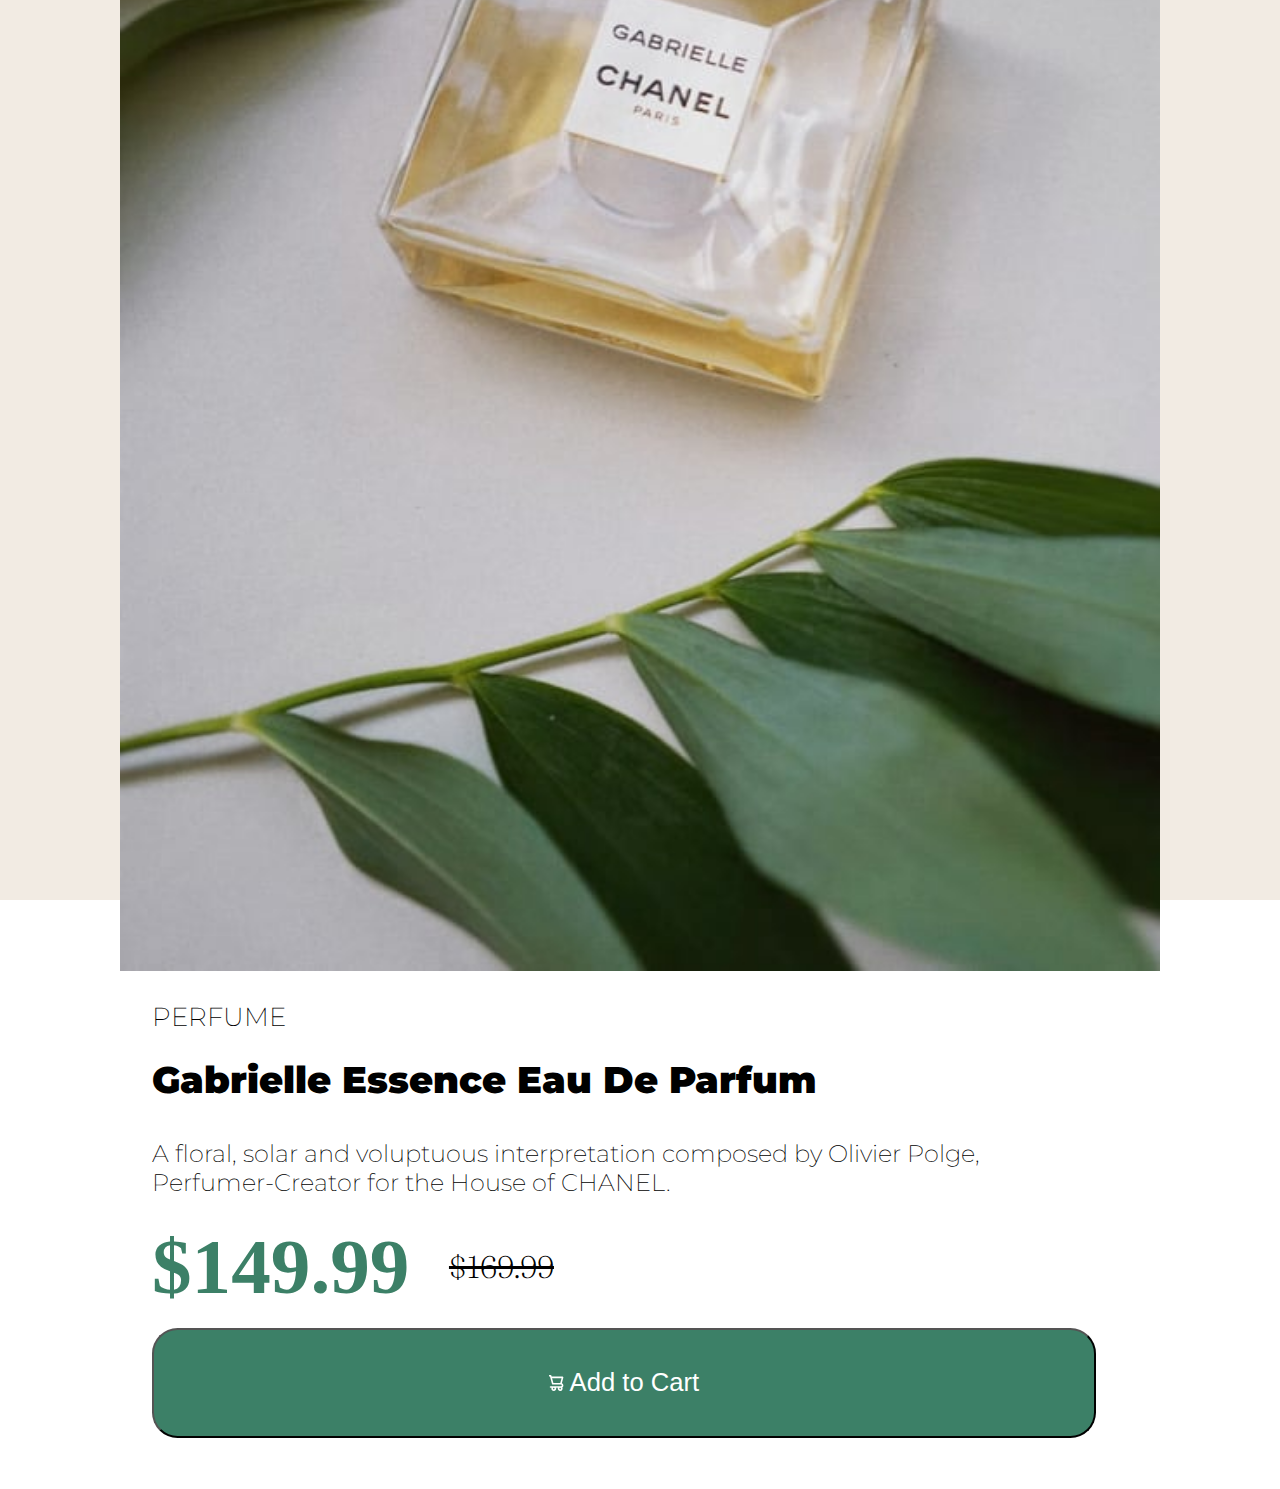
==== index.html @ 3227455d "saved changes" ====
<!DOCTYPE html>
<html lang="en">
<head>
  <meta charset="UTF-8">
  <meta name="viewport" content="width=device-width, initial-scale=1.0"> <!-- displays site properly based on user's device -->

  <link rel="icon" type="image/png" sizes="32x32" href="./images/favicon-32x32.png">
  
  <title>Frontend Mentor | Product preview card component</title>
  <link rel="stylesheet" href="./css/style.css">
  <!-- Feel free to remove these styles or customise in your own stylesheet 👍 -->
  <link rel="preconnect" href="https://fonts.googleapis.com">
  <link rel="preconnect" href="https://fonts.gstatic.com" crossorigin>
  <link href="https://fonts.googleapis.com/css2?family=Fraunces:ital,opsz,wght@0,9..144,100..900;1,9..144,100..900&family=Montserrat:ital,wght@0,100..900;1,100..900&display=swap" rel="stylesheet">
  <style>
    .attribution { font-size: 11px; text-align: center; }
    .attribution a { color: hsl(228, 45%, 44%); }
  </style>
</head>
<body>

  <main>
    
    <div class="card">
      <div class="image">
        <img src="./images/image-product-desktop.jpg"/>
      </div>
      <div class="content">
       <h1> PERFUME </h1>

        <p class="gaby">Gabrielle Essence Eau De Parfum</p>
      <p class="desc">
        A floral, solar and voluptuous interpretation composed by Olivier Polge, 
        Perfumer-Creator for the House of CHANEL.
      </p>

      <div class="price">
       <span class="bolder">$149.99</span> 
        <span class="feint">$169.99</span>
      </div>
        <button>
          <svg width="15" height="16" xmlns="http://www.w3.org/2000/svg"><path d="M14.383 10.388a2.397 2.397 0 0 0-1.518-2.222l1.494-5.593a.8.8 0 0 0-.144-.695.8.8 0 0 0-.631-.28H2.637L2.373.591A.8.8 0 0 0 1.598 0H0v1.598h.983l1.982 7.4a.8.8 0 0 0 .799.59h8.222a.8.8 0 0 1 0 1.599H1.598a.8.8 0 1 0 0 1.598h.943a2.397 2.397 0 1 0 4.507 0h1.885a2.397 2.397 0 1 0 4.331-.376 2.397 2.397 0 0 0 1.12-2.021ZM11.26 7.99H4.395L3.068 3.196h9.477L11.26 7.991Zm-6.465 6.392a.8.8 0 1 1 0-1.598.8.8 0 0 1 0 1.598Zm6.393 0a.8.8 0 1 1 0-1.598.8.8 0 0 1 0 1.598Z" fill="#FFF"/></svg>
          Add to Cart</button> 
      </div>
    </div>
  </main>

  <!-- -->
  

</body>
</html>
---- css/style.css ----
:root{
--Darkcyan: hsl(158, 36%, 37%);
--Cream: hsl(30, 38%, 92%);

--Verydarkblue: hsl(212, 21%, 14%);
--Darkgrayishblue: hsl(228, 12%, 48%);
--White: hsl(0, 0%, 100%)
}


*{
    margin: 0;
    padding: 0;
    box-sizing: border-box;
}

.image img{
    width: 30em;
    border-radius: 1em 0  0 1em;
}


main{

   height: 100vh;
  
    background-color: var(--Cream);
    display: flex;
    justify-content: center;
    align-items: center;
}
.card{
background-color: var(--White);
border-radius: 2em;
    display: flex;
    max-width: 65rem;
   
}

.content{
    display: flex;
    
    flex-direction: column;
    padding: 0 4em 0 2em;
}
h1{
    margin: 1em 0 1em 0;
    font-family: 'montserrat';
    font-weight: 200;
    font-size: 1.6em;
    
}

.gaby{
    font-size: 4em;
    font-family: 'Montserrat';
    font-weight: 600;
}

.desc{
    font-size: 1.5em;
    font-family: 'montserrat';
    font-weight: 200;
    padding-bottom:1em;
}

.price{
    display: flex;
    align-content: center;
}

.price .bolder{
    font-size: 3.3em;
    font-weight: 900;
    margin-right: .5em;
    color: var(--Darkcyan);
}

.price .feint{
    font-size: 1.3em;
    align-self: center;
    font-weight: 900;
    text-decoration:line-through ;
    font-family: fraunces;
    font-weight: 200;
}
button{
    margin-top:1rem;
    padding: 1.5em;
    border-radius: 1em;
    background-color: var(--Darkcyan);
    color: white;
    font-size: 100%;
}

@media(max-width:1400px){
    .card{
        flex-direction: column;
        width: 100%;
      
    }
 
    .image img{
        width: 100%;
        border-radius: 0;
    }
    .gaby{
        font-size: 2.3em;
        padding-bottom: 1em;
        font-weight: 900;
    }
    button{
        margin-bottom: 2em;
    }
    .price{
        font-size: 1.5em;
    }
    button{
        font-size: 1.6em;
        
    }

}
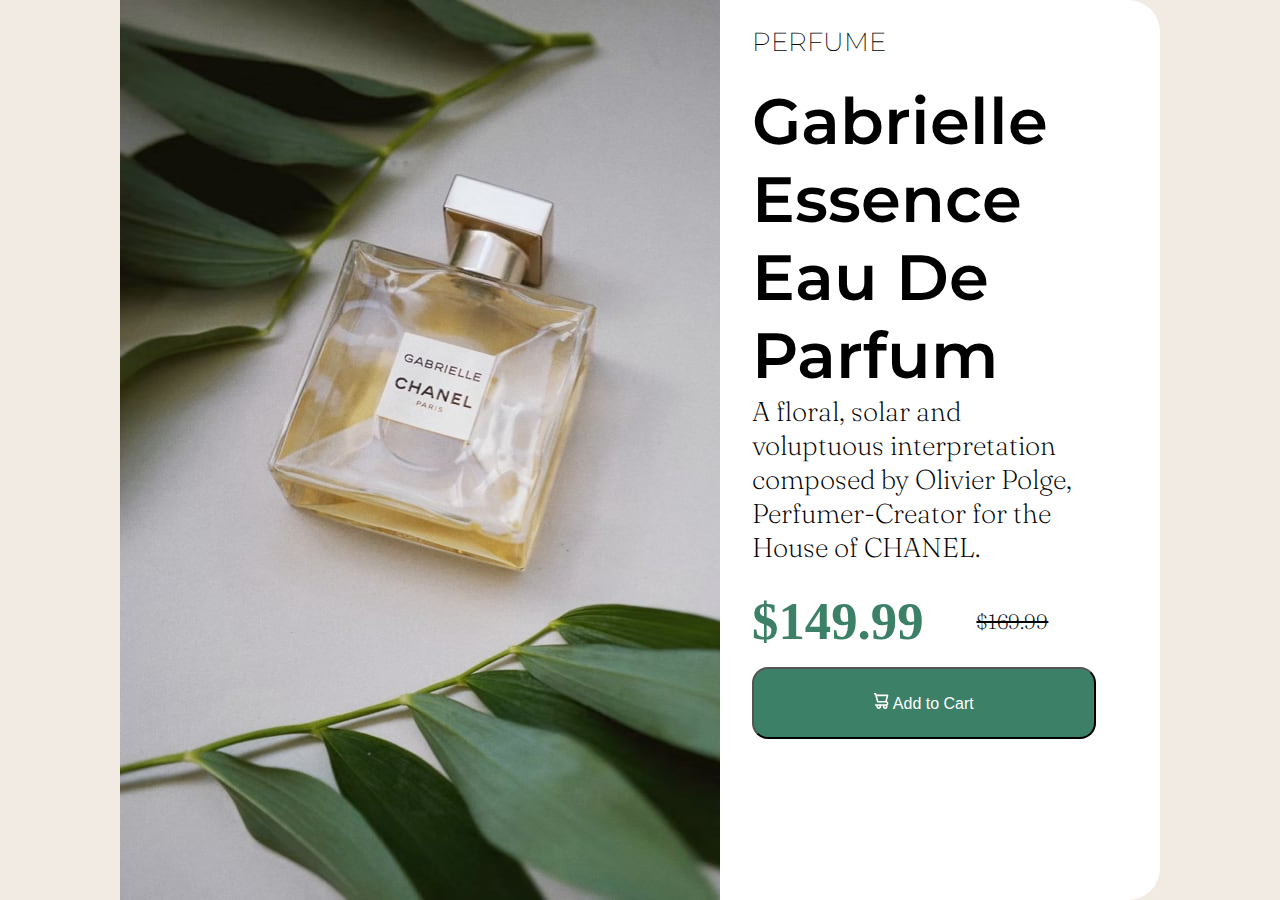
==== commit b94de824: "updated media query" ====
--- a/index.html
+++ b/index.html
@@ -22,9 +22,9 @@
   <main>
     
     <div class="card">
-      <div class="image">
+ 
         <img src="./images/image-product-desktop.jpg"/>
-      </div>
+
       <div class="content">
        <h1> PERFUME </h1>
 
--- a/css/style.css
+++ b/css/style.css
@@ -21,9 +21,8 @@
 
 
 main{
-
+   padding: 2em;
    height: 100vh;
-  
     background-color: var(--Cream);
     display: flex;
     justify-content: center;
@@ -58,8 +57,8 @@
 }
 
 .desc{
-    font-size: 1.5em;
-    font-family: 'montserrat';
+    font-size: 1.7em;
+    font-family: 'Fraunces';
     font-weight: 200;
     padding-bottom:1em;
 }
@@ -72,7 +71,7 @@
 .price .bolder{
     font-size: 3.3em;
     font-weight: 900;
-    margin-right: .5em;
+    margin-right: 1em;
     color: var(--Darkcyan);
 }
 
@@ -93,31 +92,92 @@
     font-size: 100%;
 }
 
-@media(max-width:1400px){
+@media(max-width:610px){
     .card{
         flex-direction: column;
+       
+     
+    }
+
+    .card img{
+        height: 17rem;
         width: 100%;
-      
     }
- 
-    .image img{
-        width: 100%;
-        border-radius: 0;
+
+    .content{
+        font-size: 1rem;
+    }
+
+    .content h1{
+        font-size: .9rem;
     }
     .gaby{
-        font-size: 2.3em;
-        padding-bottom: 1em;
-        font-weight: 900;
+        font-size: 1.4rem;
     }
-    button{
-        margin-bottom: 2em;
-    }
-    .price{
-        font-size: 1.5em;
-    }
-    button{
-        font-size: 1.6em;
-        
+    .desc{
+        font-size: .7rem;
     }
 
+    .price{
+        font-size: 1em;
+    }
+
+    .price .bolder{
+        font-size: 1.6em;
+    }
+    .price .feint {
+        font-size: .7em;
+    }
+
+    button{
+        padding: .7rem;
+        font-size: 1rem;
+    }
+
+    
 }
+/* 
+@media(max-width:610px){
+    .card{
+        flex-direction: column;
+       
+     
+    }
+
+    .card img{
+        height: 17rem;
+        width: 100%;
+    }
+
+    .content{
+        font-size: 1rem;
+    }
+
+    .content h1{
+        font-size: .9rem;
+    }
+    .gaby{
+        font-size: 1.4rem;
+    }
+    .desc{
+        font-size: .7rem;
+    }
+
+    .price{
+        font-size: 1em;
+    }
+
+    .price .bolder{
+        font-size: 1.6em;
+    }
+    .price .feint {
+        font-size: .7em;
+    }
+
+    button{
+        padding: .7rem;
+        font-size: 1rem;
+    }
+
+    
+} */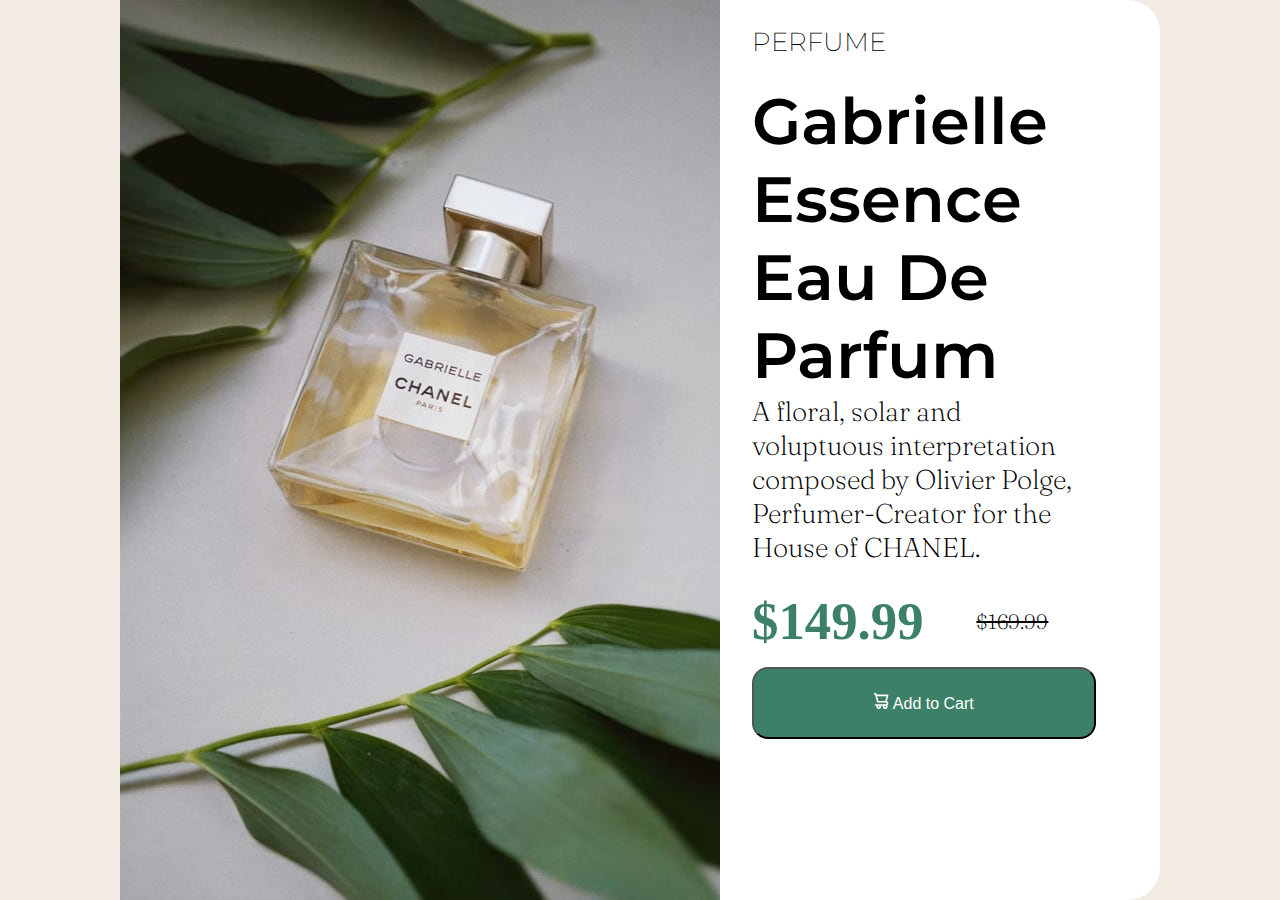
==== commit 168b11a3: "added alt to image" ====
--- a/index.html
+++ b/index.html
@@ -23,7 +23,7 @@
     
     <div class="card">
  
-        <img src="./images/image-product-desktop.jpg"/>
+        <img src="./images/image-product-desktop.jpg" alt="perfume"/>
 
       <div class="content">
        <h1> PERFUME </h1>
--- a/css/style.css
+++ b/css/style.css
@@ -136,7 +136,7 @@
 
     
 }
-/* 
+
 @media(max-width:610px){
     .card{
         flex-direction: column;
@@ -180,4 +180,4 @@
     }
 
     
-} */+}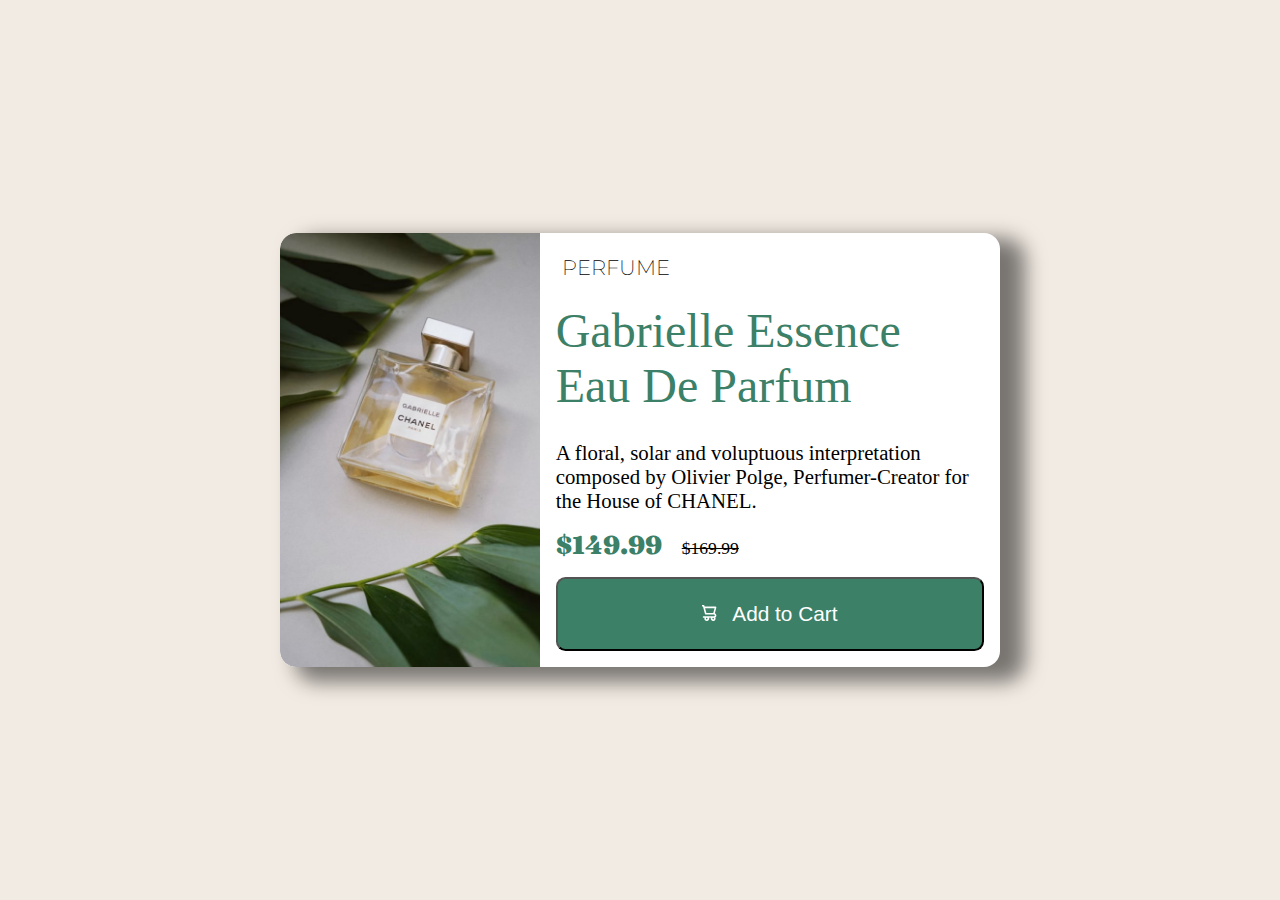
==== commit c4f4cc19: "redesigned again" ====
--- a/index.html
+++ b/index.html
@@ -23,7 +23,18 @@
     
     <div class="card">
  
-        <img src="./images/image-product-desktop.jpg" alt="perfume"/>
+      <div class="image">
+        <picture>
+          <source media="(max-width:600px)" srcset="./images/image-product-mobile.jpg"/>
+  
+          <img src="./images/image-product-desktop.jpg" alt="perfume">
+        </picture>
+        
+
+      </div>
+      
+
+        <!-- <img src="./images/image-product-desktop.jpg" alt="perfume"/> -->
 
       <div class="content">
        <h1> PERFUME </h1>
@@ -39,7 +50,7 @@
         <span class="feint">$169.99</span>
       </div>
         <button>
-          <svg width="15" height="16" xmlns="http://www.w3.org/2000/svg"><path d="M14.383 10.388a2.397 2.397 0 0 0-1.518-2.222l1.494-5.593a.8.8 0 0 0-.144-.695.8.8 0 0 0-.631-.28H2.637L2.373.591A.8.8 0 0 0 1.598 0H0v1.598h.983l1.982 7.4a.8.8 0 0 0 .799.59h8.222a.8.8 0 0 1 0 1.599H1.598a.8.8 0 1 0 0 1.598h.943a2.397 2.397 0 1 0 4.507 0h1.885a2.397 2.397 0 1 0 4.331-.376 2.397 2.397 0 0 0 1.12-2.021ZM11.26 7.99H4.395L3.068 3.196h9.477L11.26 7.991Zm-6.465 6.392a.8.8 0 1 1 0-1.598.8.8 0 0 1 0 1.598Zm6.393 0a.8.8 0 1 1 0-1.598.8.8 0 0 1 0 1.598Z" fill="#FFF"/></svg>
+          <img src="./images/icon-cart.svg" alt="cart">
           Add to Cart</button> 
       </div>
     </div>
--- a/css/style.css
+++ b/css/style.css
@@ -6,13 +6,126 @@
 --Darkgrayishblue: hsl(228, 12%, 48%);
 --White: hsl(0, 0%, 100%)
 }
-
+html{
+    font-size:1rem;
+}
 
 *{
     margin: 0;
     padding: 0;
-    box-sizing: border-box;
-}
+    box-sizing: border-box;}
+    
+
+main {
+    background-color: var(--Cream);
+    height: 100vh;
+    display: flex;
+    justify-content: center;
+    align-items: center;
+}
+.card{
+    background-color: var(--White);
+    max-width: 45em;
+    box-shadow:20px 10px 20px 5px rgba(0,0,0,0.5);
+    display: flex;
+    border-radius: 1em ;
+    overflow: hidden;
+    font-size: 1em;
+}
+
+.card .image img{
+    width: 100%;
+    height: 100%;
+    object-fit: cover;
+    border-radius: 1rem 0 0 1rem;
+    transition: all 0.5s ease;
+}
+
+.image img:hover{
+    transform: scale(1.1);
+}
+
+.content{
+    padding: 1em;
+}
+.content h1{
+    font-family: 'montserrat';
+    padding: .4rem;
+    font-weight: 200;
+    font-size: 1.3em;
+    letter-spacing: 1.5;
+    margin-bottom:1rem;
+
+}
+
+.content .gaby{
+    padding: 0 0 .6em 0;
+    font-size: 3em;
+   color: var(--Darkcyan)
+}
+.desc{
+    font-size:1.3em;
+
+}
+
+.price{
+    margin: 1em 0;
+}
+
+.bolder{
+    
+    color:var(--Darkcyan);
+    font-size: 1.6em;
+    font-weight: 900;
+    font-family: 'Fraunces';
+    margin-right:1rem;
+}
+.feint{
+    font-size: 1.1em;
+    text-decoration: line-through;
+}
+
+button{
+    padding: 1.1em 4em;
+    background-color: var(--Darkcyan);
+    border-radius: .6rem;
+    color:white;
+    font-size: 1.3em;
+    width: 100%;
+    cursor: pointer;
+}
+button img{
+    margin-right:.5em;
+}
+button:hover{
+    background-color: var(--Verydarkblue);
+}
+
+
+@media(max-width:600px)
+{
+    main{
+        height: 100%;
+    }
+    .card{
+        flex-direction: column;
+        margin:6rem;
+        max-height: 500px;
+        font-size: .56em;
+        
+      
+    }
+  
+}
+/* }
+main{
+    padding: 2em;
+   height: 100vh;
+     background-color: var(--Cream);
+     display: flex;
+     justify-content: center;
+     align-items: center;
+ }
 
 .image img{
     width: 30em;
@@ -20,14 +133,7 @@
 }
 
 
-main{
-   padding: 2em;
-   height: 100vh;
-    background-color: var(--Cream);
-    display: flex;
-    justify-content: center;
-    align-items: center;
-}
+
 .card{
 background-color: var(--White);
 border-radius: 2em;
@@ -180,4 +286,4 @@
     }
 
     
-}+} 